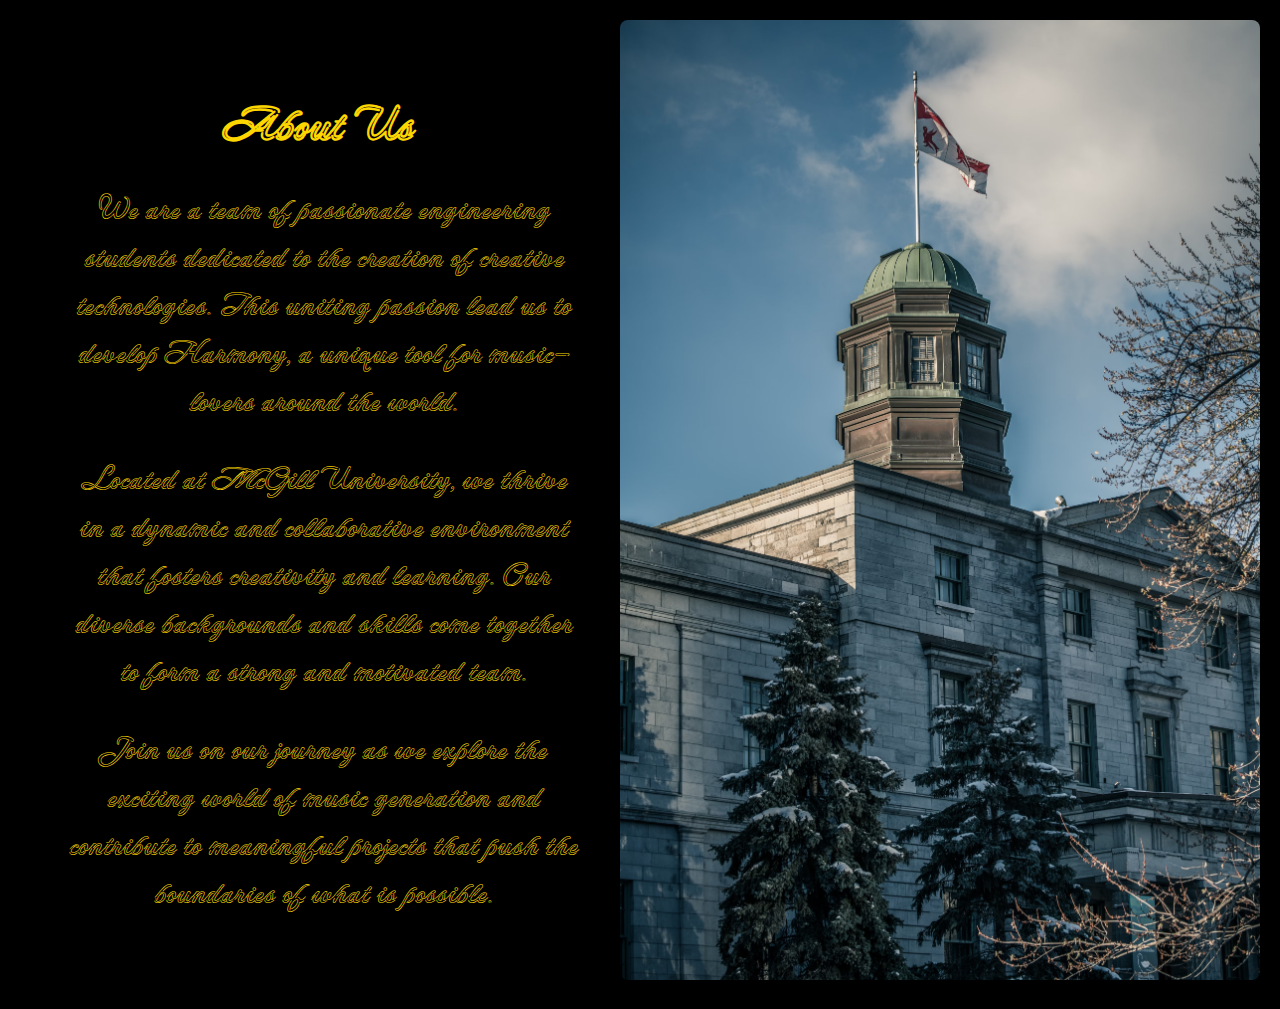
==== aboutus.html @ c69a3407 "Add files via upload" ====
<!-- aboutus.html -->

<!DOCTYPE html>
<html lang="en">
<head>
    <meta charset="UTF-8">
    <meta name="viewport" content="width=device-width, initial-scale=1.0">
    <title>About Us</title>
    <link rel="stylesheet" href="https://fonts.googleapis.com/css2?family=Neonderthaw&display=swap">

    <style>
        body {
            font-family: 'Neonderthaw', cursive;
            margin: 0;
            padding: 20px;
            background-color: rgb(0, 0, 0);
            display: flex;
            justify-content: center; /* Center content horizontally */
            align-items: center;
            text-align: center; /* Center text within the div */
            font-size: 30px; /* Adjust the font size */
        }

        h1 {
            color: rgb(255, 215, 0);
            font-size: 45px; /* Adjust the font size */
        }

        p {
            line-height: 1.6;
            color: rgb(255, 215, 0);
            width: 85%;
            padding-left: 50px; /* Adjusted padding */
            font-size: 30px; /* Adjust the font size */
        }

        img {
            max-width: 100%;
            height: auto;
            border-radius: 8px;
        }
    </style>
</head>
<body>
    <div>
        <h1>About Us</h1>

        <p>We are a team of passionate engineering students dedicated to the creation of creative technologies. This uniting passion lead us to develop Harmony, a unique tool for music-lovers around the world.</p>

        <p>Located at McGill University, we thrive in a dynamic and collaborative environment that fosters creativity and learning. Our diverse backgrounds and skills come together to form a strong and motivated team.</p>

        <p>Join us on our journey as we explore the exciting world of music generation and contribute to meaningful projects that push the boundaries of what is possible.</p>
    </div>

    <div>
        <img src="mcgill_university.jpg" alt="McGill University">
    </div>
</body>
</html>
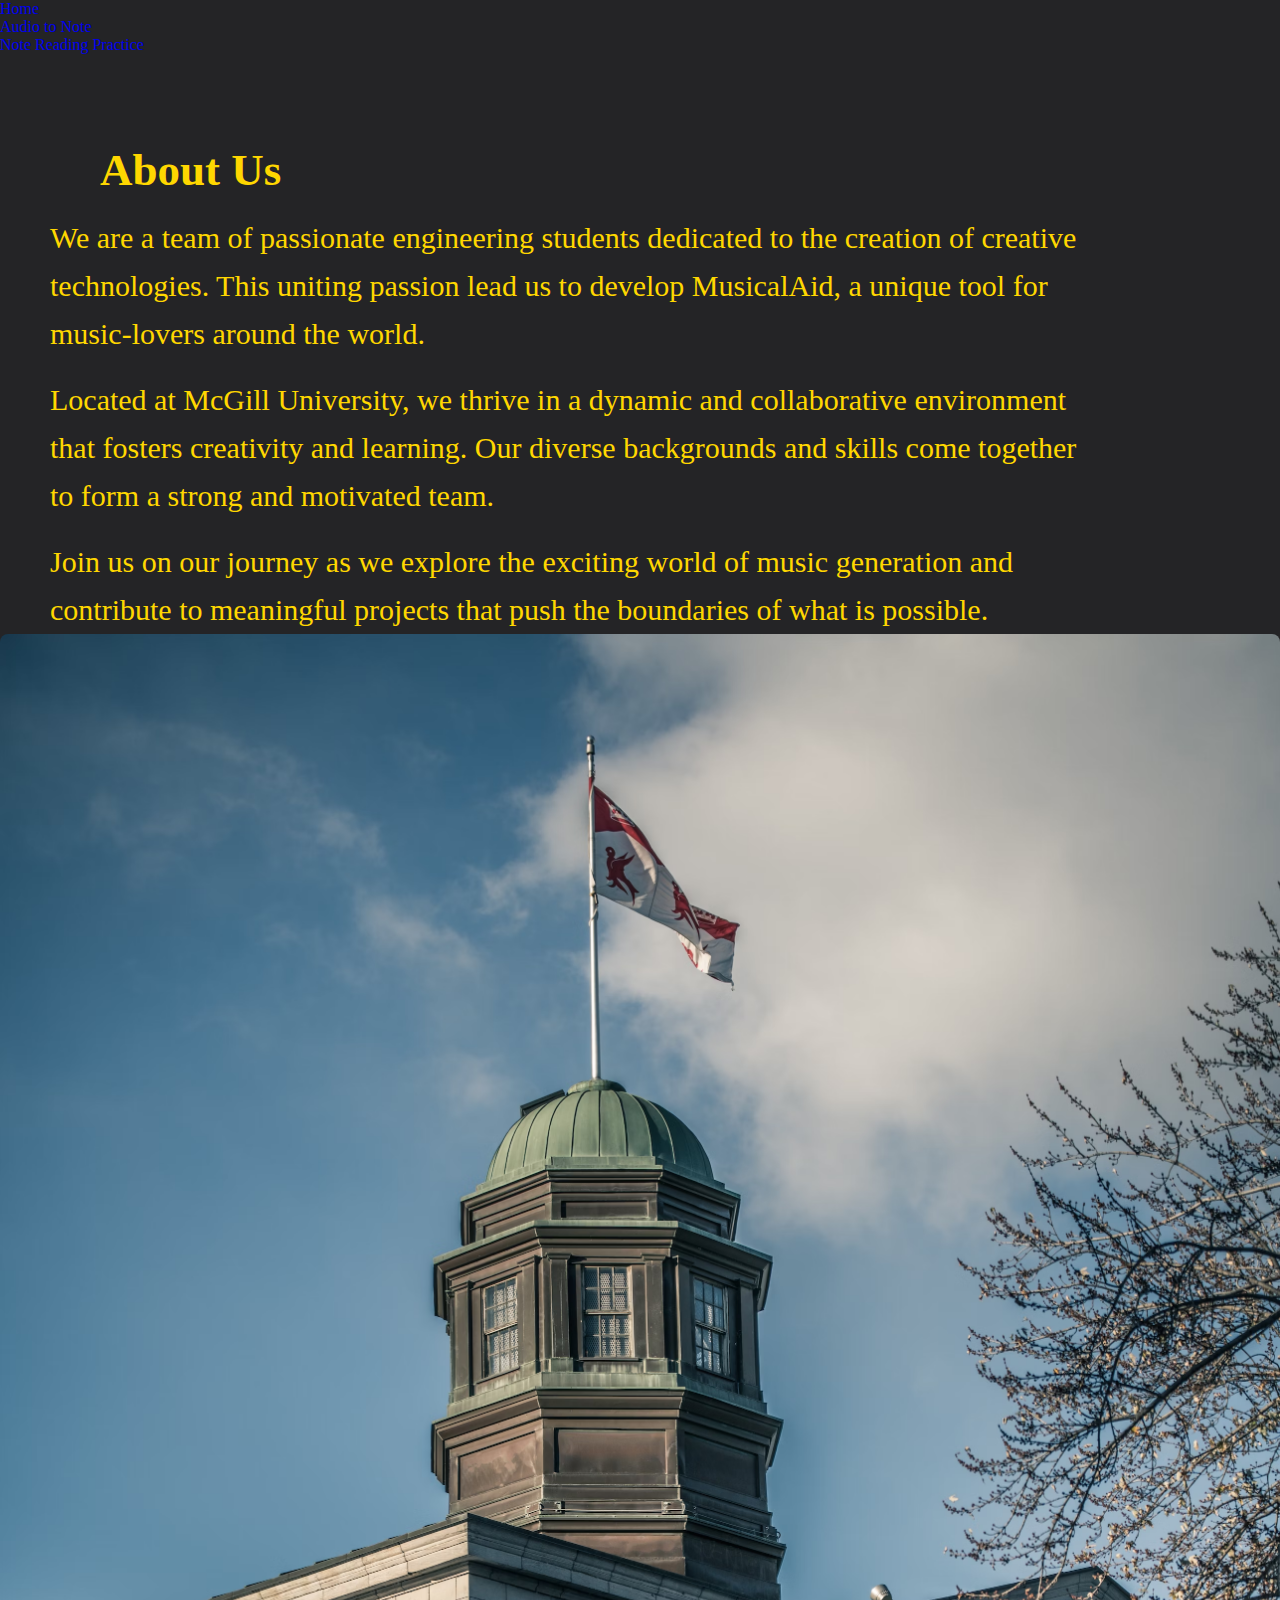
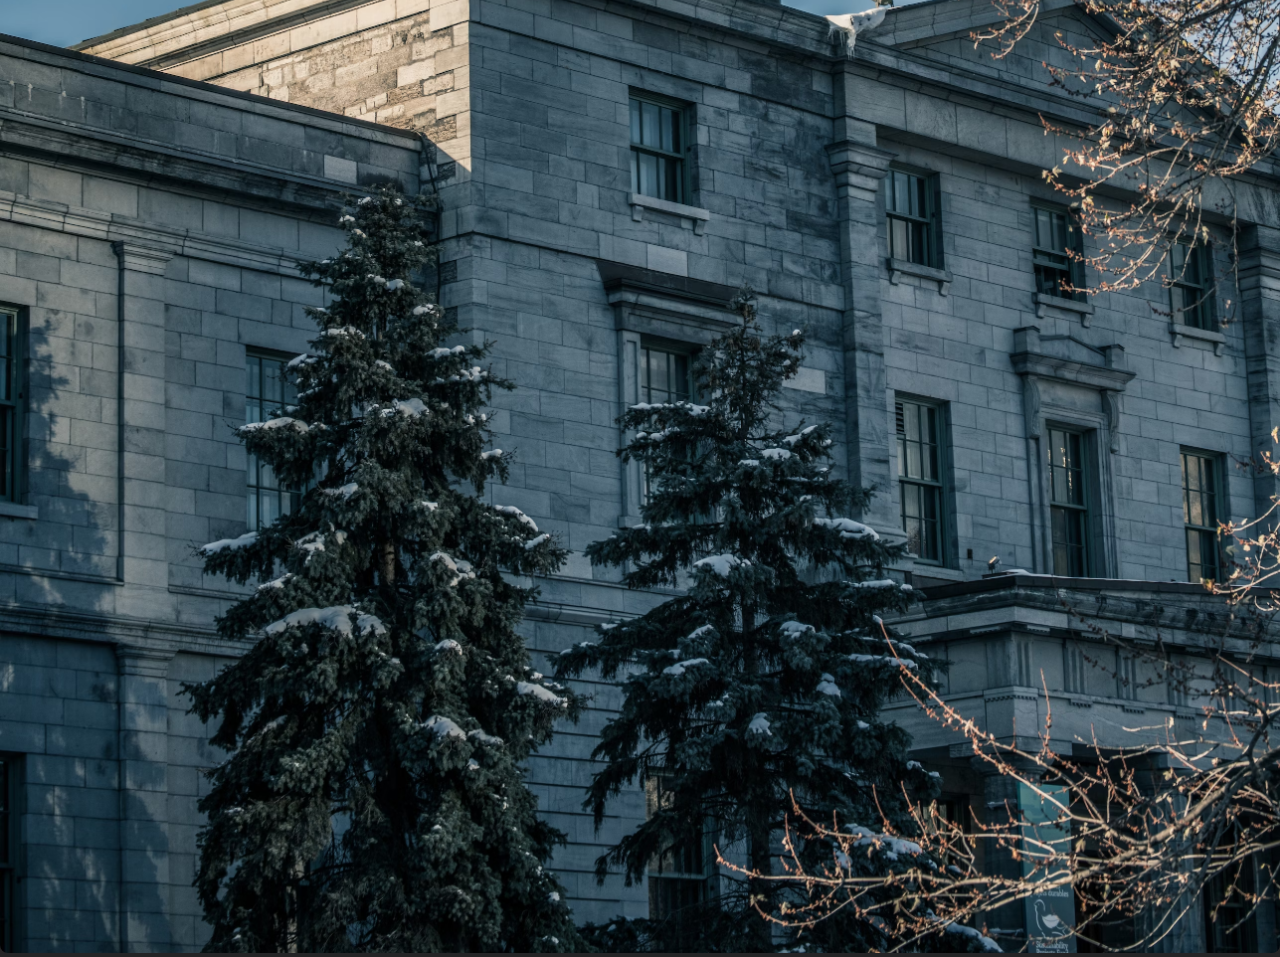
==== commit d34e7e89: "Changes" ====
--- a/aboutus.html
+++ b/aboutus.html
@@ -1,27 +1,50 @@
-<!-- aboutus.html -->
-
 <!DOCTYPE html>
 <html lang="en">
 <head>
     <meta charset="UTF-8">
     <meta name="viewport" content="width=device-width, initial-scale=1.0">
     <title>About Us</title>
-    <link rel="stylesheet" href="https://fonts.googleapis.com/css2?family=Neonderthaw&display=swap">
+    <link rel="stylesheet" href="style.css">
 
     <style>
-        body {
-            font-family: 'Neonderthaw', cursive;
+
+        * {
+            margin: 0;
+            padding: 0;
+            box-sizing: border-box;
+            background-color: #242426;
+            
+        }
+
+        /*#body1 {
+            font-family: sans-serif;
             margin: 0;
             padding: 20px;
-            background-color: rgb(0, 0, 0);
+            background-color: #242426;
             display: flex;
-            justify-content: center; /* Center content horizontally */
+            justify-content: center;
             align-items: center;
-            text-align: center; /* Center text within the div */
-            font-size: 30px; /* Adjust the font size */
-        }
+            text-align: left;
+            font-size: 30px;
+        }*/
+
+        /*#body2 {
+            background-color: rgb(255,215,0);
+            float: left;
+            color: rgb(255,215,0);
+            padding: 8px;
+            text-align: center;
+
+            background-color: 242426;
+            list-style-type: none;
+            margin: 0;
+            padding: 0;
+            background-color: black;
+
+        }*/
 
         h1 {
+            padding-left: 100px;
             color: rgb(255, 215, 0);
             font-size: 45px; /* Adjust the font size */
         }
@@ -30,8 +53,8 @@
             line-height: 1.6;
             color: rgb(255, 215, 0);
             width: 85%;
-            padding-left: 50px; /* Adjusted padding */
-            font-size: 30px; /* Adjust the font size */
+            padding-left: 50px;
+            font-size: 30px;
         }
 
         img {
@@ -41,19 +64,38 @@
         }
     </style>
 </head>
+
 <body>
-    <div>
+<div>
+    <ul>
+    <li><a href="index.html" class="sidebar-link">Home</a></li>
+    <li><a href="lol/original.html" class="sidebar-link">Audio to Note</a></li>
+    <li><a href="ReadNoteGame.html" class="sidebar-link">Note Reading Practice</a></li>
+    
+    </ul>
+    </div>
+
+<br>
+<br>
+<br>
+<br>
+<br>
+
+    <div id="body1">
         <h1>About Us</h1>
 
-        <p>We are a team of passionate engineering students dedicated to the creation of creative technologies. This uniting passion lead us to develop Harmony, a unique tool for music-lovers around the world.</p>
+        <br>
 
+        <p>We are a team of passionate engineering students dedicated to the creation of creative technologies. This uniting passion lead us to develop MusicalAid, a unique tool for music-lovers around the world.</p>
+        <br>
         <p>Located at McGill University, we thrive in a dynamic and collaborative environment that fosters creativity and learning. Our diverse backgrounds and skills come together to form a strong and motivated team.</p>
-
+        <br>
         <p>Join us on our journey as we explore the exciting world of music generation and contribute to meaningful projects that push the boundaries of what is possible.</p>
     </div>
 
     <div>
         <img src="mcgill_university.jpg" alt="McGill University">
     </div>
+
 </body>
-</html>+</html>
--- a/style.css
+++ b/style.css
@@ -0,0 +1,32 @@
+* {
+    margin: 0;
+    padding: 0;
+    list-style: none;
+    text-decoration: none;
+}
+
+
+.sidebar {
+    position: fixed;
+    left: 0;
+    width: 250px;
+    height: 100vh;
+}
+
+.sidebar header {
+    font-size: 22px;
+    color: rgb(255, 215, 0);
+    line-height: 70px;
+    padding-left: 70px;
+    user-select: none;
+}
+
+.sidebar ul a {
+    display: block;
+    height: 100%;
+    width: 100%;
+    line-height: 50px;
+    font-size: 20px;
+    color: rgb(255, 215, 0);
+    padding-left: 40px;
+}
